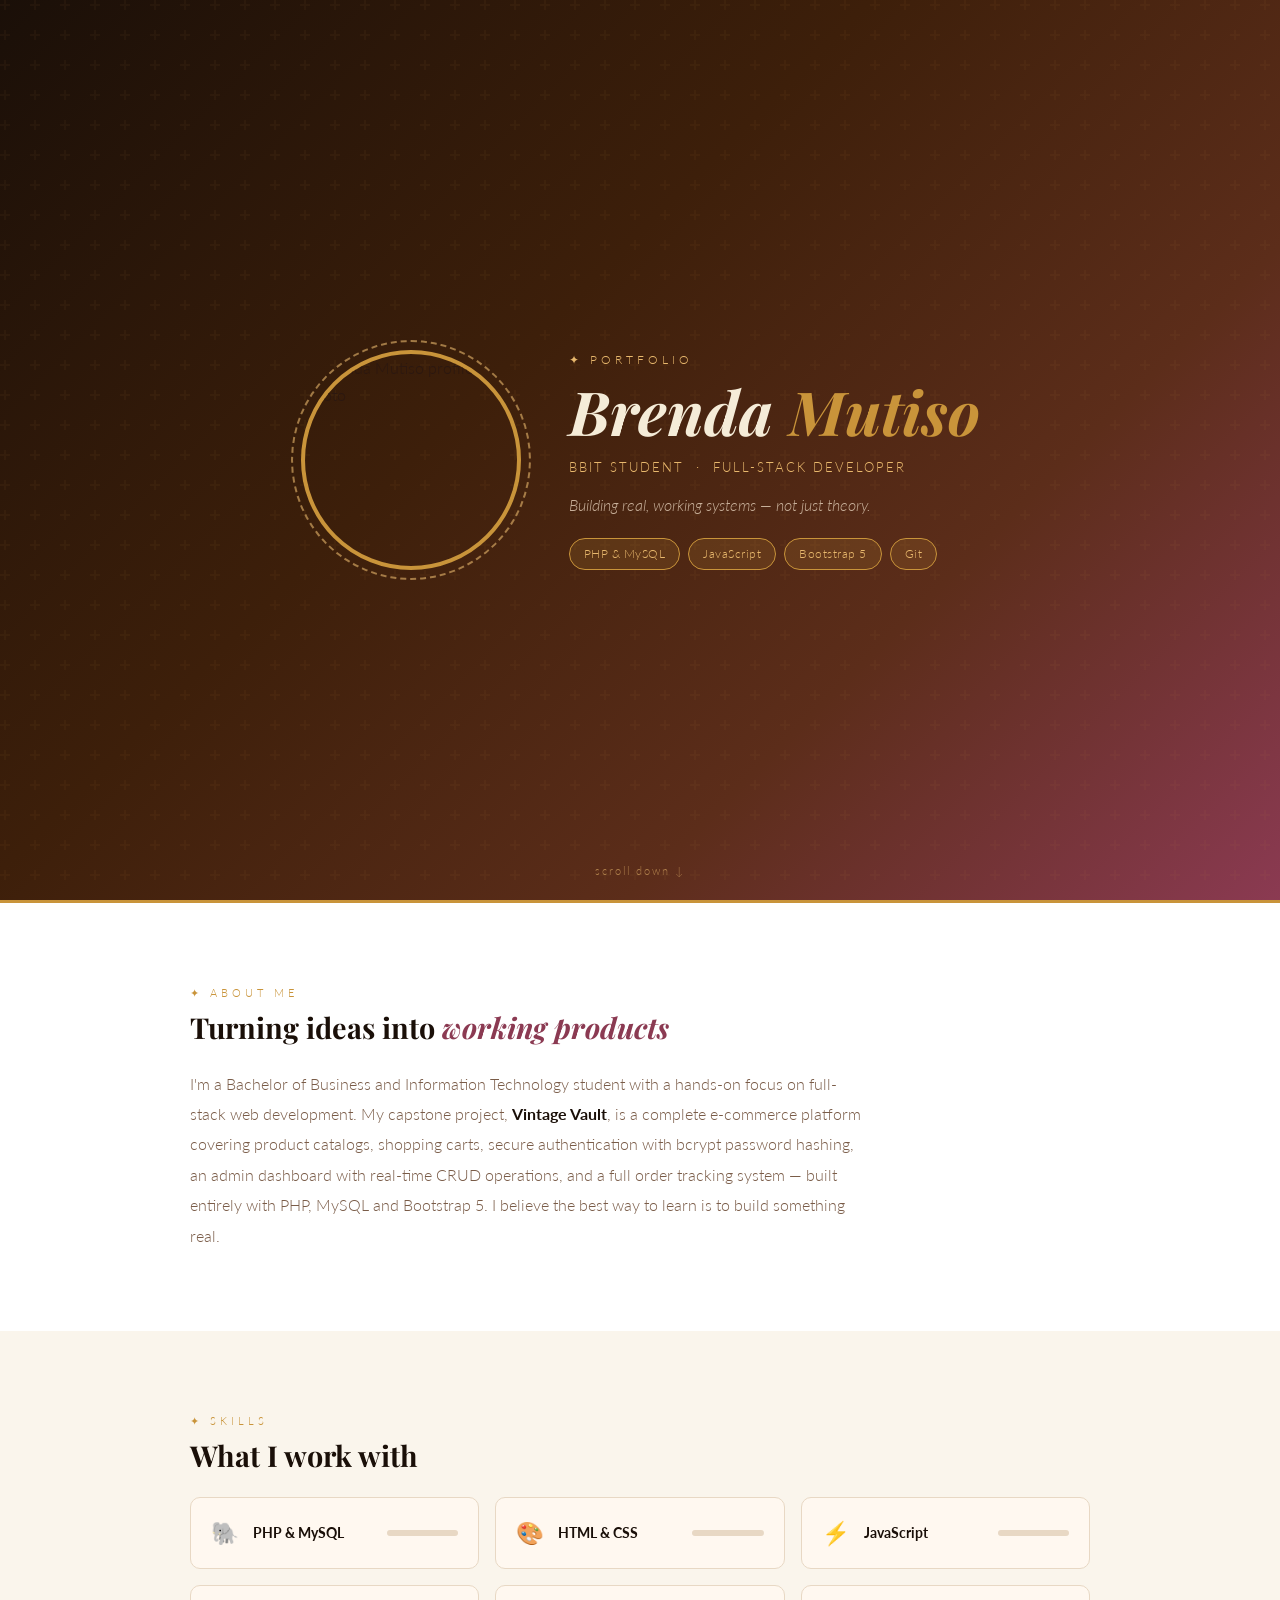
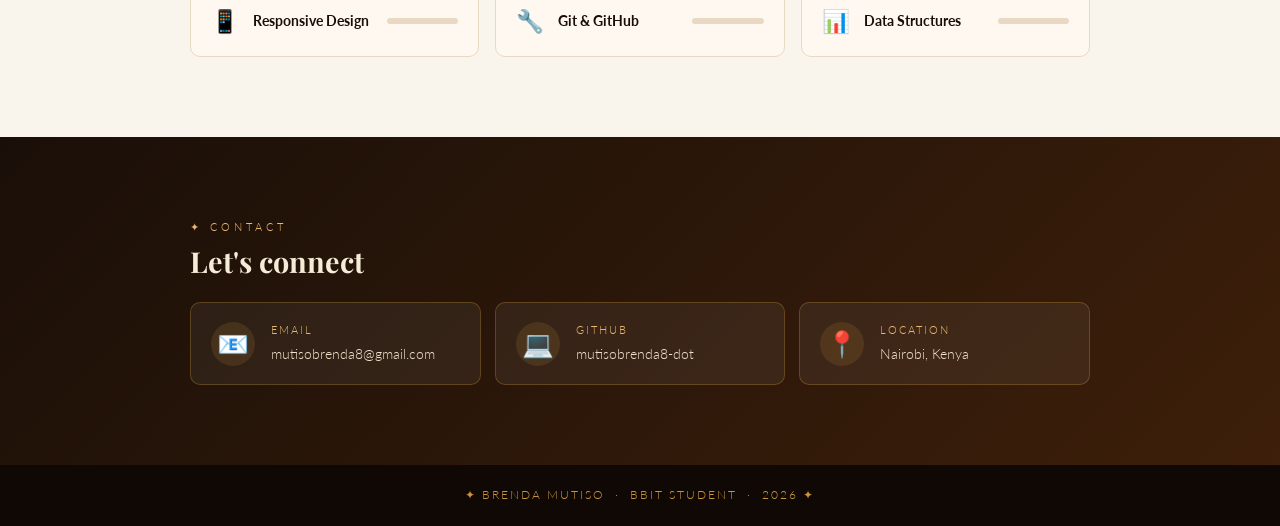
==== week8b/task1_profile/index.html @ a277afcd "Updated <VINTAGE VAULT LOGBOOK>with the new features" ====
<!DOCTYPE html>
<html lang="en">
<head>
<meta charset="UTF-8">
<meta name="viewport" content="width=device-width, initial-scale=1.0">
<title>Brenda Mutiso — Portfolio</title>
<link href="https://fonts.googleapis.com/css2?family=Playfair+Display:ital,wght@0,400;0,700;1,400&family=Lato:wght@300;400;700&display=swap" rel="stylesheet">
<link rel="stylesheet" href="css/style.css">
</head>
<script>
// Animate skill bars when they scroll into view
const fills = document.querySelectorAll('.skill-fill');
const observer = new IntersectionObserver(entries => {
    entries.forEach(entry => {
        if (entry.isIntersecting) {
            const el = entry.target;
            const target = el.style.width;
            el.style.width = '0';
            setTimeout(() => {
                el.style.transition = 'width 1.2s ease-out';
                el.style.width = target;
            }, 100);
            observer.unobserve(el);
        }
    });
}, { threshold: 0.3 });

fills.forEach(f => observer.observe(f));
</script>
<body>

<!-- Floating particles background -->
<div class="particles">
    <span></span><span></span><span></span>
    <span></span><span></span><span></span>
</div>

<!-- HERO SECTION -->
<header class="hero">
    <div class="hero-inner">
        <div class="avatar-wrap">
            <img src="images/avatar.jpg"
                 alt="Brenda Mutiso profile photo"
                 class="avatar-img">
            <div class="avatar-ring"></div>
        </div>
        <div class="hero-text">
            <p class="hero-label">✦ Portfolio</p>
            <h1>Brenda <span class="gold">Mutiso</span></h1>
            <p class="hero-role">BBIT Student &nbsp;·&nbsp; Full-Stack Developer</p>
            <p class="hero-tagline">
                Building real, working systems — not just theory.
            </p>
            <div class="hero-badges">
                <span class="badge">PHP &amp; MySQL</span>
                <span class="badge">JavaScript</span>
                <span class="badge">Bootstrap 5</span>
                <span class="badge">Git</span>
            </div>
        </div>
    </div>
    <div class="hero-scroll">scroll down ↓</div>
</header>

<!-- ABOUT -->
<section class="section about-section">
    <div class="section-inner">
        <div class="section-label">✦ About Me</div>
        <h2>Turning ideas into <em>working products</em></h2>
        <p class="about-text">
            I'm a Bachelor of Business and Information Technology student with a
            hands-on focus on full-stack web development. My capstone
            project, <strong>Vintage Vault</strong>, is a complete
            e-commerce platform covering product catalogs, shopping
            carts, secure authentication with bcrypt password hashing,
            an admin dashboard with real-time CRUD operations, and a
            full order tracking system — built entirely with PHP, MySQL
            and Bootstrap 5. I believe the best way to learn is to
            build something real.
        </p>
    </div>
</section>

<!-- SKILLS -->
<section class="section skills-section">
    <div class="section-inner">
        <div class="section-label">✦ Skills</div>
        <h2>What I work with</h2>
        <div class="skills-grid">
            <div class="skill-card">
                <span class="skill-icon">🐘</span>
                <span class="skill-name">PHP &amp; MySQL</span>
                <div class="skill-bar"><div class="skill-fill" style="width:88%"></div></div>
            </div>
            <div class="skill-card">
                <span class="skill-icon">🎨</span>
                <span class="skill-name">HTML &amp; CSS</span>
                <div class="skill-bar"><div class="skill-fill" style="width:92%"></div></div>
            </div>
            <div class="skill-card">
                <span class="skill-icon">⚡</span>
                <span class="skill-name">JavaScript</span>
                <div class="skill-bar"><div class="skill-fill" style="width:78%"></div></div>
            </div>
            <div class="skill-card">
                <span class="skill-icon">📱</span>
                <span class="skill-name">Responsive Design</span>
                <div class="skill-bar"><div class="skill-fill" style="width:85%"></div></div>
            </div>
            <div class="skill-card">
                <span class="skill-icon">🔧</span>
                <span class="skill-name">Git &amp; GitHub</span>
                <div class="skill-bar"><div class="skill-fill" style="width:75%"></div></div>
            </div>
            <div class="skill-card">
                <span class="skill-icon">📊</span>
                <span class="skill-name">Data Structures</span>
                <div class="skill-bar"><div class="skill-fill" style="width:80%"></div></div>
            </div>
        </div>
    </div>
</section>

<!-- CONTACT -->
<section class="section contact-section">
    <div class="section-inner">
        <div class="section-label">✦ Contact</div>
        <h2>Let's connect</h2>
        <div class="contact-grid">
            <a class="contact-card" href="mailto:mutisobrenda8@gmail.com">
                <div class="contact-icon-wrap">📧</div>
                <div>
                    <p class="contact-label">Email</p>
                    <p class="contact-value">mutisobrenda8@gmail.com</p>
                </div>
            </a>
            <a class="contact-card"
               href="https://github.com/mutisobrenda8-dot" target="_blank">
                <div class="contact-icon-wrap">💻</div>
                <div>
                    <p class="contact-label">GitHub</p>
                    <p class="contact-value">mutisobrenda8-dot</p>
                </div>
            </a>
            <div class="contact-card">
                <div class="contact-icon-wrap">📍</div>
                <div>
                    <p class="contact-label">Location</p>
                    <p class="contact-value">Nairobi, Kenya</p>
                </div>
            </div>
        </div>
    </div>
</section>

<footer class="site-footer">
    <p>✦ Brenda Mutiso &nbsp;·&nbsp; BBIT Student &nbsp;·&nbsp; 2026 ✦</p>
</footer>

</body>
</html>
---- week8b/task1_profile/css/style.css ----
/* ═══════════════════════════════════════════════
   TASK 1 — RESPONSIVE PROFILE PAGE
   Mobile-first. Breakpoints at 768px and 1024px.
═══════════════════════════════════════════════ */

:root {
    --cream:   #faf5ec;
    --dark:    #1a0f08;
    --gold:    #c9943a;
    --gold2:   #e8b86d;
    --rose:    #8b3a52;
    --teal:    #2d6a6a;
    --text:    #2c1810;
    --muted:   #7a5c48;
    --card-bg: #fff8f0;
}

*, *::before, *::after { box-sizing: border-box; margin: 0; padding: 0; }

html { scroll-behavior: smooth; }

body {
    background: var(--cream);
    color: var(--text);
    font-family: 'Lato', sans-serif;
    font-weight: 300;
    line-height: 1.7;
    overflow-x: hidden;
}

h1, h2, h3 {
    font-family: 'Playfair Display', serif;
    line-height: 1.2;
}

/* ── PARTICLES (decorative animated dots) ── */
.particles {
    position: fixed;
    inset: 0;
    pointer-events: none;
    z-index: 0;
    overflow: hidden;
}

.particles span {
    position: absolute;
    display: block;
    border-radius: 50%;
    opacity: 0.12;
    animation: float linear infinite;
}

.particles span:nth-child(1) {
    width: 300px; height: 300px;
    background: var(--gold);
    top: -80px; left: -80px;
    animation-duration: 20s;
}
.particles span:nth-child(2) {
    width: 200px; height: 200px;
    background: var(--rose);
    top: 40%; right: -60px;
    animation-duration: 25s;
    animation-delay: -5s;
}
.particles span:nth-child(3) {
    width: 150px; height: 150px;
    background: var(--teal);
    bottom: 10%; left: 10%;
    animation-duration: 18s;
    animation-delay: -10s;
}
.particles span:nth-child(4) {
    width: 80px; height: 80px;
    background: var(--gold2);
    top: 20%; left: 30%;
    animation-duration: 30s;
    animation-delay: -3s;
}
.particles span:nth-child(5) {
    width: 120px; height: 120px;
    background: var(--rose);
    bottom: 30%; right: 20%;
    animation-duration: 22s;
    animation-delay: -8s;
}
.particles span:nth-child(6) {
    width: 60px; height: 60px;
    background: var(--teal);
    top: 60%; left: 60%;
    animation-duration: 15s;
    animation-delay: -12s;
}

@keyframes float {
    0%   { transform: translateY(0) rotate(0deg); }
    50%  { transform: translateY(-30px) rotate(180deg); }
    100% { transform: translateY(0) rotate(360deg); }
}

/* ── HERO ── */
.hero {
    position: relative;
    z-index: 1;
    min-height: 100vh;
    background: linear-gradient(
        135deg,
        #1a0f08 0%,
        #3d1f0a 40%,
        #5c2d1a 70%,
        #8b3a52 100%
    );
    display: flex;
    flex-direction: column;
    justify-content: center;
    padding: 60px 24px 40px;
    overflow: hidden;
}

.hero::before {
    content: '';
    position: absolute;
    inset: 0;
    background: url("data:image/svg+xml,%3Csvg width='60' height='60' viewBox='0 0 60 60' xmlns='http://www.w3.org/2000/svg'%3E%3Cg fill='none' fill-rule='evenodd'%3E%3Cg fill='%23c9943a' fill-opacity='0.05'%3E%3Cpath d='M36 34v-4h-2v4h-4v2h4v4h2v-4h4v-2h-4zm0-30V0h-2v4h-4v2h4v4h2V6h4V4h-4zM6 34v-4H4v4H0v2h4v4h2v-4h4v-2H6zM6 4V0H4v4H0v2h4v4h2V6h4V4H6z'/%3E%3C/g%3E%3C/g%3E%3C/svg%3E");
    pointer-events: none;
}

.hero-inner {
    display: flex;
    flex-direction: column;
    align-items: center;
    text-align: center;
    gap: 28px;
    position: relative;
    z-index: 1;
}

/* Avatar */
.avatar-wrap {
    position: relative;
    width: 140px;
    height: 140px;
    flex-shrink: 0;
}

.avatar-img {
    width: 140px;
    height: 140px;
    border-radius: 50%;
    object-fit: cover;
    border: 4px solid var(--gold);
    display: block;
    max-width: 100%;
}

.avatar-ring {
    position: absolute;
    inset: -8px;
    border-radius: 50%;
    border: 2px dashed var(--gold2);
    opacity: 0.6;
    animation: spin 12s linear infinite;
}

@keyframes spin {
    from { transform: rotate(0deg); }
    to   { transform: rotate(360deg); }
}

.hero-label {
    font-size: 0.72rem;
    letter-spacing: 4px;
    text-transform: uppercase;
    color: var(--gold2);
    margin-bottom: 6px;
}

.hero-text h1 {
    font-size: 2.4rem;
    color: #f5ecd8;
    font-style: italic;
    margin-bottom: 8px;
}

.gold { color: var(--gold); }

.hero-role {
    font-size: 0.82rem;
    letter-spacing: 2px;
    text-transform: uppercase;
    color: var(--gold2);
    margin-bottom: 12px;
}

.hero-tagline {
    color: #c8b09a;
    font-size: 1rem;
    margin-bottom: 20px;
    font-style: italic;
}

.hero-badges {
    display: flex;
    flex-wrap: wrap;
    gap: 8px;
    justify-content: center;
}

.badge {
    background: rgba(201,148,58,0.15);
    border: 1px solid var(--gold);
    color: var(--gold2);
    padding: 5px 14px;
    border-radius: 20px;
    font-size: 0.75rem;
    letter-spacing: 0.5px;
}

.hero-scroll {
    position: absolute;
    bottom: 20px;
    left: 50%;
    transform: translateX(-50%);
    font-size: 0.7rem;
    letter-spacing: 2px;
    color: var(--gold2);
    opacity: 0.6;
    animation: bounce 2s ease-in-out infinite;
}

@keyframes bounce {
    0%, 100% { transform: translateX(-50%) translateY(0); }
    50%       { transform: translateX(-50%) translateY(6px); }
}

/* ── SECTIONS ── */
.section {
    position: relative;
    z-index: 1;
    padding: 60px 24px;
}

.section-inner {
    max-width: 900px;
    margin: 0 auto;
}

.section-label {
    font-size: 0.7rem;
    letter-spacing: 4px;
    text-transform: uppercase;
    color: var(--gold);
    margin-bottom: 8px;
}

.section h2 {
    font-size: 1.8rem;
    color: var(--dark);
    margin-bottom: 24px;
}

.section h2 em {
    color: var(--rose);
    font-style: italic;
}

/* About */
.about-section {
    background: white;
    border-top: 3px solid var(--gold);
}

.about-text {
    font-size: 1rem;
    color: var(--muted);
    max-width: 680px;
    line-height: 1.9;
}

.about-text strong { color: var(--dark); }

/* Skills */
.skills-section { background: var(--cream); }

.skills-grid {
    display: grid;
    grid-template-columns: 1fr;
    gap: 16px;
}

.skill-card {
    background: var(--card-bg);
    border: 1px solid #e8d8c4;
    border-radius: 10px;
    padding: 16px 20px;
    display: flex;
    align-items: center;
    gap: 14px;
    transition: transform 0.2s, box-shadow 0.2s;
}

.skill-card:hover {
    transform: translateY(-2px);
    box-shadow: 0 6px 20px rgba(139,58,82,0.1);
}

.skill-icon { font-size: 1.4rem; flex-shrink: 0; }

.skill-name {
    font-size: 0.88rem;
    font-weight: 700;
    color: var(--dark);
    flex: 1;
    min-width: 120px;
}

.skill-bar {
    flex: 2;
    height: 6px;
    background: #e8d8c4;
    border-radius: 3px;
    overflow: hidden;
}

.skill-fill {
    height: 100%;
    background: linear-gradient(90deg, var(--rose), var(--gold));
    border-radius: 3px;
    animation: fillBar 1.5s ease-out forwards;
    width: 0 !important;
}

@keyframes fillBar {
    to { width: var(--target-width, 80%); }
}

/* Contact */
.contact-section {
    background: linear-gradient(135deg, var(--dark), #3d1f0a);
}

.contact-section .section-label { color: var(--gold2); }
.contact-section h2 { color: #f5ecd8; }

.contact-grid {
    display: grid;
    grid-template-columns: 1fr;
    gap: 14px;
}

.contact-card {
    display: flex;
    align-items: center;
    gap: 16px;
    background: rgba(255,255,255,0.06);
    border: 1px solid rgba(201,148,58,0.3);
    border-radius: 10px;
    padding: 18px 20px;
    text-decoration: none;
    transition: background 0.2s, border-color 0.2s, transform 0.2s;
}

.contact-card:hover {
    background: rgba(201,148,58,0.12);
    border-color: var(--gold);
    transform: translateY(-2px);
}

.contact-icon-wrap {
    font-size: 1.6rem;
    width: 44px;
    height: 44px;
    background: rgba(201,148,58,0.15);
    border-radius: 50%;
    display: flex;
    align-items: center;
    justify-content: center;
    flex-shrink: 0;
}

.contact-label {
    font-size: 0.68rem;
    letter-spacing: 2px;
    text-transform: uppercase;
    color: var(--gold2);
    margin-bottom: 2px;
}

.contact-value {
    font-size: 0.9rem;
    color: #f0e0cc;
    word-break: break-word;
}

/* Footer */
.site-footer {
    background: #0f0804;
    text-align: center;
    padding: 20px;
    font-size: 0.75rem;
    letter-spacing: 2px;
    color: var(--gold);
    text-transform: uppercase;
}

/* ════════════════════════════════════
   TABLET — 768px
════════════════════════════════════ */
@media (min-width: 768px) {

    .hero-inner {
        flex-direction: row;
        text-align: left;
        gap: 48px;
        max-width: 800px;
        margin: 0 auto;
    }

    .hero-badges { justify-content: flex-start; }

    .avatar-wrap { width: 180px; height: 180px; }
    .avatar-img  { width: 180px; height: 180px; }
    .avatar-ring { inset: -10px; }

    .hero-text h1 { font-size: 3rem; }

    .skills-grid {
        grid-template-columns: repeat(2, 1fr);
    }

    .contact-grid {
        grid-template-columns: repeat(2, 1fr);
    }
}

/* ════════════════════════════════════
   DESKTOP — 1024px
════════════════════════════════════ */
@media (min-width: 1024px) {

    .hero-inner { max-width: 1000px; }
    .hero-text h1 { font-size: 3.8rem; }

    .avatar-wrap { width: 220px; height: 220px; }
    .avatar-img  { width: 220px; height: 220px; }

    .section { padding: 80px 40px; }

    .skills-grid {
        grid-template-columns: repeat(3, 1fr);
    }

    .contact-grid {
        grid-template-columns: repeat(3, 1fr);
    }
}
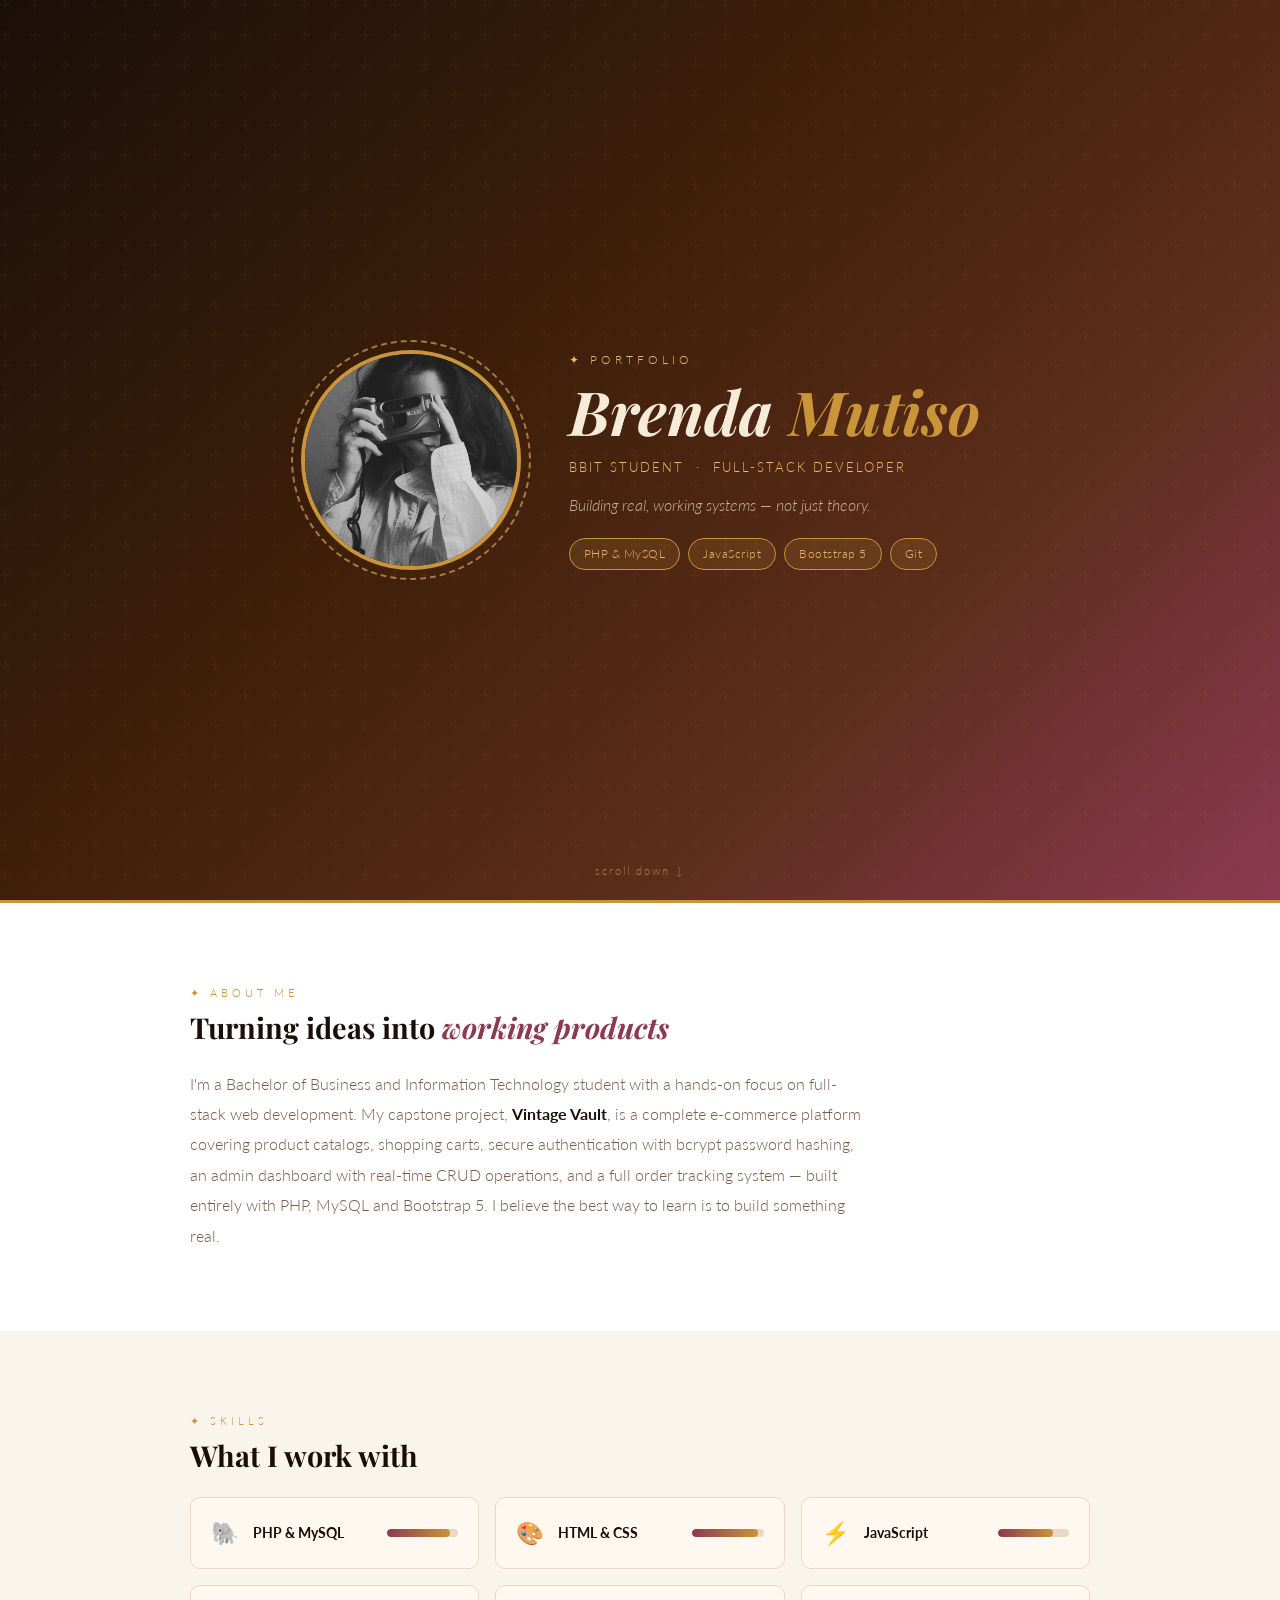
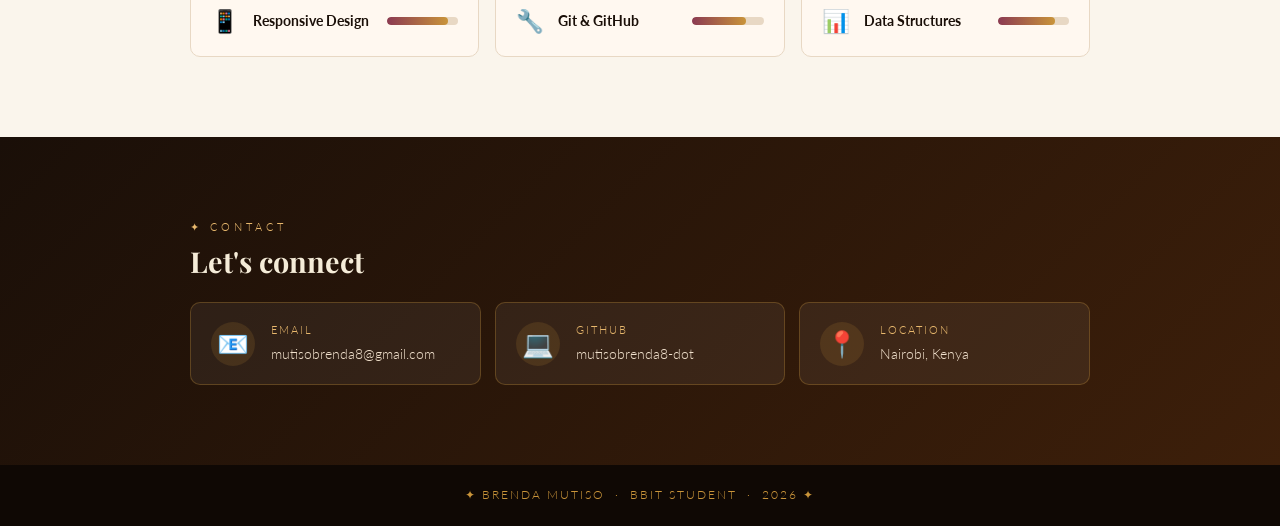
==== commit b8ec9111: "week8b" ====
--- a/week8b/task1_profile/index.html
+++ b/week8b/task1_profile/index.html
@@ -7,26 +7,6 @@
 <link href="https://fonts.googleapis.com/css2?family=Playfair+Display:ital,wght@0,400;0,700;1,400&family=Lato:wght@300;400;700&display=swap" rel="stylesheet">
 <link rel="stylesheet" href="css/style.css">
 </head>
-<script>
-// Animate skill bars when they scroll into view
-const fills = document.querySelectorAll('.skill-fill');
-const observer = new IntersectionObserver(entries => {
-    entries.forEach(entry => {
-        if (entry.isIntersecting) {
-            const el = entry.target;
-            const target = el.style.width;
-            el.style.width = '0';
-            setTimeout(() => {
-                el.style.transition = 'width 1.2s ease-out';
-                el.style.width = target;
-            }, 100);
-            observer.unobserve(el);
-        }
-    });
-}, { threshold: 0.3 });
-
-fills.forEach(f => observer.observe(f));
-</script>
 <body>
 
 <!-- Floating particles background -->
@@ -86,41 +66,66 @@
     <div class="section-inner">
         <div class="section-label">✦ Skills</div>
         <h2>What I work with</h2>
+
         <div class="skills-grid">
+
             <div class="skill-card">
                 <span class="skill-icon">🐘</span>
                 <span class="skill-name">PHP &amp; MySQL</span>
-                <div class="skill-bar"><div class="skill-fill" style="width:88%"></div></div>
+
+                <div class="skill-bar">
+                    <div class="skill-fill" data-width="88%"></div>
+                </div>
             </div>
+
             <div class="skill-card">
                 <span class="skill-icon">🎨</span>
                 <span class="skill-name">HTML &amp; CSS</span>
-                <div class="skill-bar"><div class="skill-fill" style="width:92%"></div></div>
+
+                <div class="skill-bar">
+                    <div class="skill-fill" data-width="92%"></div>
+                </div>
             </div>
+
             <div class="skill-card">
                 <span class="skill-icon">⚡</span>
                 <span class="skill-name">JavaScript</span>
-                <div class="skill-bar"><div class="skill-fill" style="width:78%"></div></div>
+
+                <div class="skill-bar">
+                    <div class="skill-fill" data-width="78%"></div>
+                </div>
             </div>
+
             <div class="skill-card">
                 <span class="skill-icon">📱</span>
                 <span class="skill-name">Responsive Design</span>
-                <div class="skill-bar"><div class="skill-fill" style="width:85%"></div></div>
+
+                <div class="skill-bar">
+                    <div class="skill-fill" data-width="85%"></div>
+                </div>
             </div>
+
             <div class="skill-card">
                 <span class="skill-icon">🔧</span>
                 <span class="skill-name">Git &amp; GitHub</span>
-                <div class="skill-bar"><div class="skill-fill" style="width:75%"></div></div>
+
+                <div class="skill-bar">
+                    <div class="skill-fill" data-width="75%"></div>
+                </div>
             </div>
+
             <div class="skill-card">
                 <span class="skill-icon">📊</span>
                 <span class="skill-name">Data Structures</span>
-                <div class="skill-bar"><div class="skill-fill" style="width:80%"></div></div>
+
+                <div class="skill-bar">
+                    <div class="skill-fill" data-width="80%"></div>
+                </div>
             </div>
+
         </div>
     </div>
 </section>
-
 <!-- CONTACT -->
 <section class="section contact-section">
     <div class="section-inner">
@@ -156,6 +161,30 @@
 <footer class="site-footer">
     <p>✦ Brenda Mutiso &nbsp;·&nbsp; BBIT Student &nbsp;·&nbsp; 2026 ✦</p>
 </footer>
+<script>
+document.addEventListener("DOMContentLoaded", function () {
 
+    const fills = document.querySelectorAll(".skill-fill");
+
+    const observer = new IntersectionObserver((entries) => {
+
+        entries.forEach(entry => {
+
+            if(entry.isIntersecting){
+
+                entry.target.style.width = entry.target.dataset.width;
+
+                observer.unobserve(entry.target);
+
+            }
+
+        });
+
+    });
+
+    fills.forEach(fill => observer.observe(fill));
+
+});
+</script>
 </body>
 </html>
--- a/week8b/task1_profile/css/style.css
+++ b/week8b/task1_profile/css/style.css
@@ -314,24 +314,24 @@
     min-width: 120px;
 }
 
-.skill-bar {
-    flex: 2;
-    height: 6px;
-    background: #e8d8c4;
-    border-radius: 3px;
-    overflow: hidden;
-}
-
-.skill-fill {
-    height: 100%;
-    background: linear-gradient(90deg, var(--rose), var(--gold));
-    border-radius: 3px;
-    animation: fillBar 1.5s ease-out forwards;
-    width: 0 !important;
-}
-
-@keyframes fillBar {
-    to { width: var(--target-width, 80%); }
+.skill-bar{
+    flex:2;
+    height:8px;
+    background:#e8d8c4;
+    border-radius:50px;
+    overflow:hidden;
+}
+
+.skill-fill{
+    height:100%;
+    width:0;
+    border-radius:50px;
+    background:linear-gradient(
+        90deg,
+        var(--rose),
+        var(--gold)
+    );
+    transition:width 1.5s ease;
 }
 
 /* Contact */
